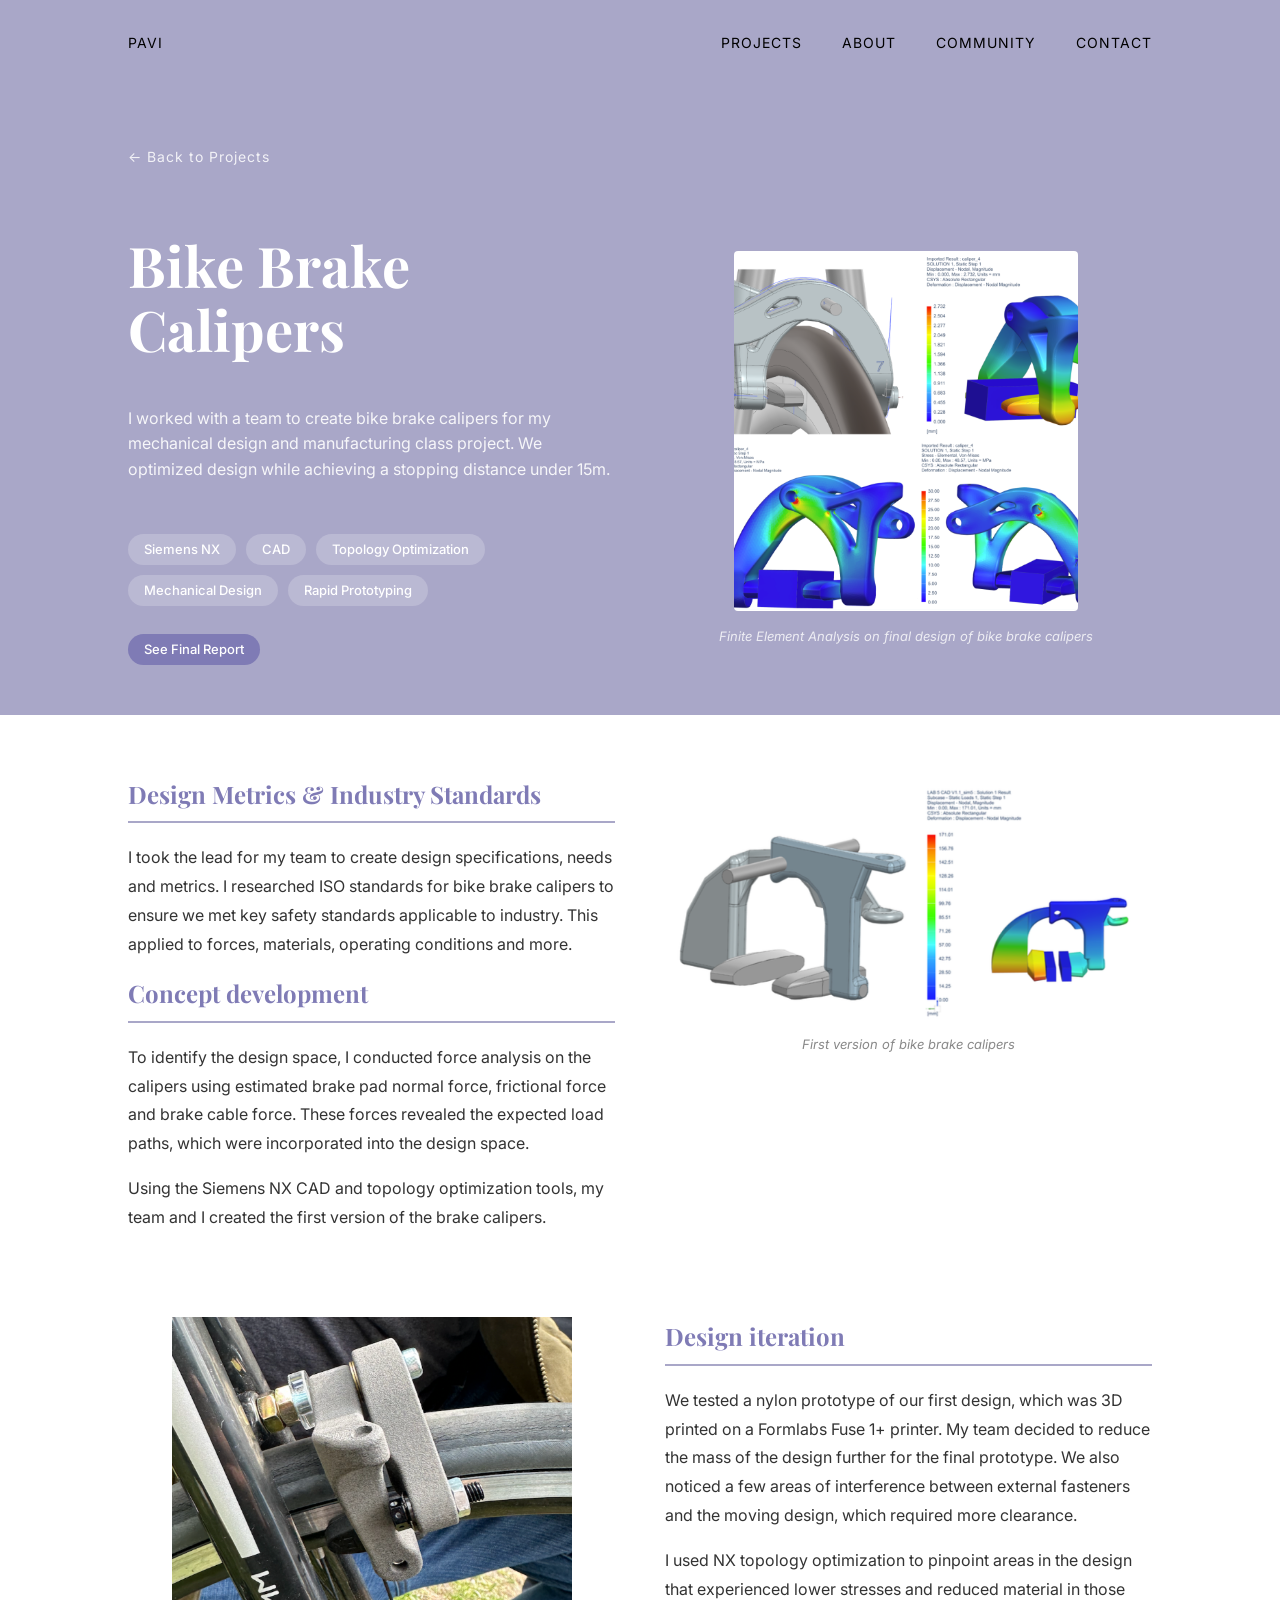
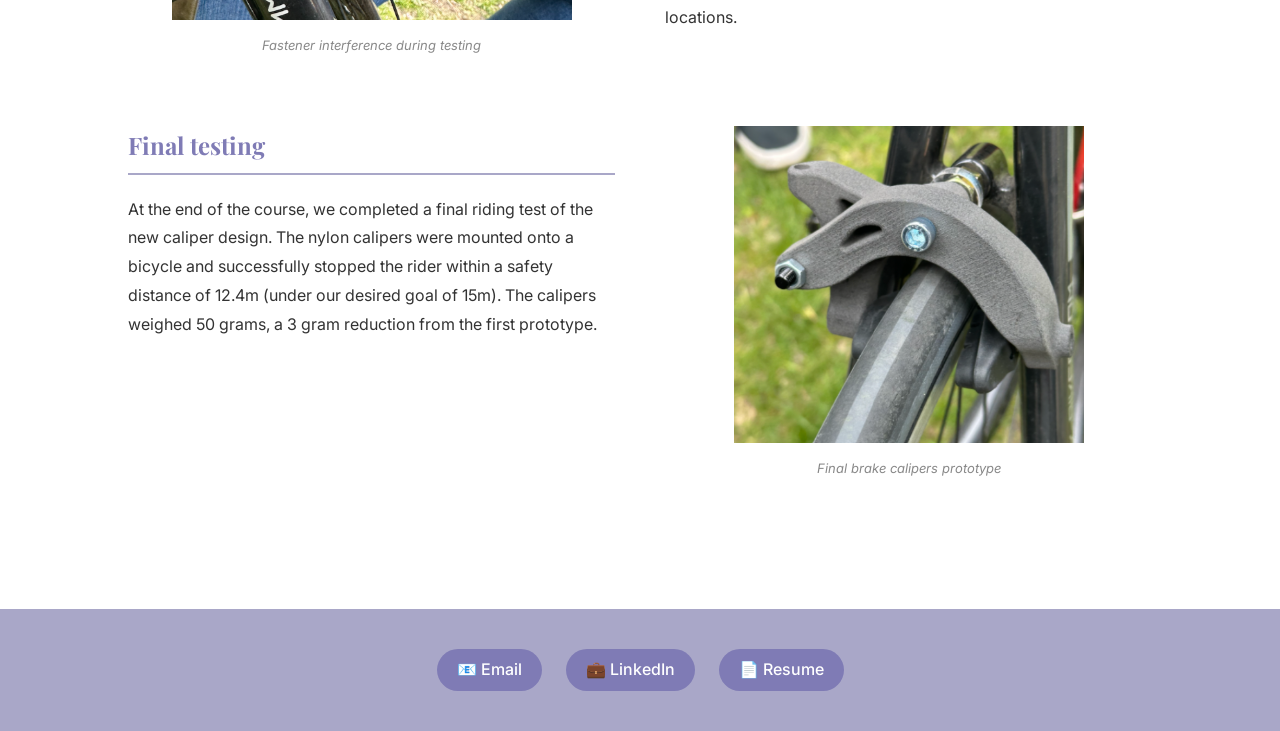
==== bike_brake_calipers.html @ b240b7ec "updates" ====
<!DOCTYPE html>
<html lang="en">
<head>
<meta charset="UTF-8">
<title>Bike Brake Calipers — Pavi</title>
<link rel="stylesheet" href="style.css">
<link href="https://fonts.googleapis.com/css2?family=Playfair+Display:wght@500;700&family=Inter:wght@300;400;600&display=swap" rel="stylesheet">
</head>
<body>

<!-- NAVBAR -->
<nav class="navbar">
  <a href="index.html" class="logo" style="text-decoration:none;color:black;">PAVI</a>
  <ul class="nav-links">
    <li><a href="index.html#projects">PROJECTS</a></li>
    <li><a href="index.html#about">ABOUT</a></li>
    <li><a href="community.html">COMMUNITY</a></li>
    <li><a href="index.html#contact">CONTACT</a></li>
  </ul>
</nav>

<!-- HERO -->
<div class="project-hero">
  <a href="index.html#projects" class="back-link">Back to Projects</a>
  <div class="project-hero-text">
    <h1>Bike Brake Calipers</h1>
    <p style="font-size:16px; opacity:0.9; max-width:560px;">I worked with a team to create bike brake calipers for my mechanical design and manufacturing class project. We optimized design while achieving a stopping distance under 15m.</p>
    <div class="skills-row">
      <span class="skill-pill">Siemens NX</span>
      <span class="skill-pill">CAD</span>
      <span class="skill-pill">Topology Optimization</span>
      <span class="skill-pill">Mechanical Design</span>
      <span class="skill-pill">Rapid Prototyping</span>
    </div>
    <a href="assets/bike claiper/final_report.pdf" download class="skill-pill" style="text-decoration:none; margin-top:8px; align-self:flex-start; background:var(--lavender-dark);">See Final Report</a>
    </div>
  <figure style = "text-align:center;">
    <img src="assets/bike claiper/calipers_cad.png" style="width:70%; height:360px; object-fit:cover; border-radius:4px;">
    <figcaption>Finite Element Analysis on final design of bike brake calipers</figcaption>
  </figure>
</div>

<!-- CONTENT -->
<div class="project-content">

  <!-- DESIGN NEEDS -->
  <div class="two-col">
    <div class="project-section" style="margin-bottom:0;">
      <h2>Design Metrics & Industry Standards</h2>
      <p>I took the lead for my team to create design specifications, needs and metrics. I researched ISO standards for bike brake calipers to ensure we met key safety standards applicable to industry. This applied to forces, materials, operating conditions and more.</p>

      <h2>Concept development</h2>
      <p>To identify the design space, I conducted force analysis on the calipers using estimated brake pad normal force, frictional force and brake cable force. These forces revealed the expected load paths, which were incorporated into the design space.</p>
      <p style="margin-top:16px;">Using the Siemens NX CAD and topology optimization tools, my team and I created the first version of the brake calipers.</p>
    </div>
    <figure>
      <img src="assets/bike claiper/bike brake v1.png" style="width:100%;">
      <figcaption>First version of bike brake calipers</figcaption>
    </figure>
  </div>

  <!-- CONCEPT DEVELOPMENT -->
  <div class="two-col reverse">
    <div class="project-section" style="margin-bottom:0;">
      
      <!-- DESIGN ITERATION -->
      <h2>Design iteration</h2>
      <p>We tested a nylon prototype of our first design, which was 3D printed on a Formlabs Fuse 1+ printer. My team decided to reduce the mass of the design further for the final prototype. We also noticed a few areas of interference between external fasteners and the moving design, which required more clearance.</p>
      <p style="margin-top:16px;">I used NX topology optimization to pinpoint areas in the design that experienced lower stresses and reduced material in those locations.</p>
    </div>
    <div>
      <figure style = "text-align:center;">
        <img src="assets/bike claiper/caliper_contact2 copy.png" style="width: 100%; max-width: 400px;">
        <figcaption>Fastener interference during testing</figcaption>
      </figure>
    </div>
  </div>


  <!-- FINAL TESTING -->
  <div class="two-col">
    <div class="project-section" style="margin-bottom:0;">
      <h2>Final testing</h2>
      <p>At the end of the course, we completed a final riding test of the new caliper design. The nylon calipers were mounted onto a bicycle and successfully stopped the rider within a safety distance of 12.4m (under our desired goal of 15m). The calipers weighed 50 grams, a 3 gram reduction from the first prototype. </p>
    </div>
    <figure style = "text-align:center;">
      <img src="assets/bike claiper/bike_calipers.png" style="width: 100%; max-width: 350px;">
      <figcaption>Final brake calipers prototype</figcaption>
    </figure>
  </div>

</div>

<!-- FOOTER -->
<footer id="contact">
  <a href="mailto:your@email.com">📧 Email</a>
  <a href="#">💼 LinkedIn</a>
  <a href="resume.pdf" download>📄 Resume</a>
</footer>

</body>
</html>
---- style.css ----
/* --------------------- LANDING PAGE --------------------- */
:root {
    --lavender: #a9a7c8;
    --lavender-dark: #7f7bb5;
    --text-dark: #1a1a1a;
  }
  
  * {
    box-sizing: border-box;
  }
  
  body {
    margin: 0;
    font-family: 'Inter', sans-serif;
    color: var(--text-dark);
    line-height: 1.6;
    background-color: white;
  }
  
  h1, h2 {
    font-family: 'Playfair Display', serif;
    margin: 0;
  }
  
  section {
    padding: 80px 10%;
    background-color: white;
  }
  
  /* NAVBAR */
  .navbar {
    background: var(--lavender);
    display: flex;
    justify-content: space-between;
    align-items: center;
    padding: 18px 10%;
    font-size: 14px;
    letter-spacing: 1px;
  }
  
  .nav-links {
    list-style: none;
    display: flex;
    gap: 40px;
  }
  
  .nav-links a {
    text-decoration: none;
    color: black;
  }
  
  /* HERO */
  .hero {
    position: relative;
    height: 90vh;
    overflow: hidden;
  }
  
  .hero img {
    width: 100%;
    height: 100%;
    object-fit: cover;
  }
  
  .hero-text {
    position: absolute;
    bottom: 22%;
    left: 10%;
    background: rgba(127, 123, 181, 0.9);
    padding: 30px 40px;
    color: white;
    max-width: 550px;
  }
  
  .hero-text h1 {
    font-size: 48px;
    margin-bottom: 10px;
  }
  
  .hero-text p {
    font-size: 18px;
    font-weight: 300;
  }
  
  /* PROJECTS */
.L2 {
  object-position: center 80%;
}

.project-item {
  position: relative;
  overflow: hidden;
  height: 280px;
}

.project-item img {
  width: 100%;
  height: 100%;
  object-fit: cover;
  transition: transform 0.3s ease;
  display: block;
}

.project-item img:hover {
  transform: scale(1.03);
}

.project-overlay {
  position: absolute;
  inset: 0;
  background: rgba(127, 123, 181, 0);
  color: white;
  display: flex;
  align-items: center;
  justify-content: center;
  text-align: center;
  padding: 16px;
  font-size: 14px;
  font-weight: 600;
  opacity: 0;
  transition: opacity 0.3s ease, background 0.3s ease;
}

.project-item:hover .project-overlay {
  opacity: 1;
  background: rgba(127, 123, 181, 0.75);
}

.project-item:hover img {
  transform: scale(1.03);
}

.projects h2 {
  margin-bottom: 40px;
  font-size: 32px;
}

.project-grid {
  display: grid;
  grid-template-columns: repeat(3, 1fr);
  gap: 5px;
}
  
  /* ABOUT */
  .about {
    background: var(--lavender);
    color: white;
  }
  
  .about-container {
    display: flex;
    align-items: center;
    gap: 60px;
  }
  
  .about-img {
    width: 350px;
  }
  
  .about-text h2 {
    font-size: 34px;
    margin-bottom: 20px;
    color: black;
  }
  
  .about-text p {
    margin-bottom: 18px;
    max-width: 750px;
    color: black;
  }
  
  /* COMMUNITY */
  .Dearborn {
    object-position: center 30%;
  }

  .community {
    background-color: white;
  }

  .community h2 {
    margin-bottom: 40px;
    font-size: 32px;
  }
  
  .community-grid {
    display: flex;
    gap: 5px;
  }
  
  .community-grid .project-item {
    width: 350px;
    height: 230px;
    flex-shrink: 0;
  }
  
  /* FOOTER */
  footer {
    background: var(--lavender);
    padding: 40px;
    text-align: center;
  }
  
  footer a {
    margin: 0 10px;
    text-decoration: none;
    color: white;
    font-weight: 500;
    background-color: var(--lavender-dark);
    padding: 8px 20px;
    border-radius: 999px;
    display: inline-block;
  }
  
  footer a:hover {
    background-color: #6a669a;
  }
  
  /* RESPONSIVE */
  @media (max-width: 900px) {
  
    .project-grid {
      grid-template-columns: repeat(2, 1fr);
    }
  
    .about-container {
      flex-direction: column;
      text-align: center;
    }
  
    .hero-text {
      left: 5%;
      right: 5%;
    }
  }



  /* --------------------- QUADROTOR PAGE --------------------- */

  .project-hero {
    background: var(--lavender);
    padding: 60px 10% 50px;
    color: white;
    display: grid;
    grid-template-columns: 1fr 1fr;
    grid-template-rows: auto;
    gap: 40px;
    align-items: center;
  }
  .project-hero-text {
    display: flex;
    flex-direction: column;
    gap: 20px;
  }
  .project-hero figcaption {
    color: white;
    opacity: 0.8;
    font-size: 13px;
    margin-top: 8px;
    text-align: center;
  }
  .back-link {
    grid-column: 1 / -1;
  }
  .back-link:hover { opacity: 1; }
  .back-link::before { content: '← '; }

  .project-hero h1 {
    font-size: 48px;
    max-width: 600px;
    line-height: 1.2;
    margin-bottom: 20px;
  }

  .blurb {
    background: rgba(255,255,255,0.2);
    color: white;
    padding: 5px 16px;
    border-radius: 999px;
    font-size: 13px;
    font-weight: 500;
  }

  .skills-row {
    display: flex;
    gap: 10px;
    flex-wrap: wrap;
    margin-top: 16px;
  }
  .skill-pill {
    background: rgba(255,255,255,0.2);
    color: white;
    padding: 5px 16px;
    border-radius: 999px;
    font-size: 13px;
    font-weight: 500;
  }

  /* CONTENT */
  .project-content {
    max-width: 1300px;
    margin: 0 auto;
    padding: 60px 10%;
  }
  .project-intro {
    display: grid;
    grid-template-columns: 1fr 1fr;
    gap: 60px;
    align-items: start;
    margin-bottom: 70px;
  }
  .project-intro p {
    font-size: 16px;
    line-height: 1.8;
    color: #333;
    margin: 0;
  }
  .video-placeholder {
    background: #f0f0f0;
    border: 1px solid #ddd;
    height: 240px;
    display: flex;
    align-items: center;
    justify-content: center;
    color: #999;
    font-size: 13px;
    letter-spacing: 1px;
  }

  /* SECTIONS */
  .project-section {
    margin-bottom: 70px;
  }
  .project-section h2 {
    font-family: 'Playfair Display', serif;
    font-size: 24px;
    color: var(--lavender-dark);
    margin-bottom: 20px;
    padding-bottom: 8px;
    border-bottom: 2px solid var(--lavender);
  }
  .project-section p {
    font-size: 16px;
    line-height: 1.8;
    color: #333;
    max-width: 680px;
  }

  /* TWO COL */
  .two-col {
    display: grid;
    grid-template-columns: 1fr 1fr;
    gap: 50px;
    align-items: start;
    margin-bottom: 70px;
  }
  .two-col.reverse { direction: rtl; }
  .two-col.reverse > * { direction: ltr; }

  /* FIGURES */
  figure {
    margin: 0;
  }
  figure img {
    width: 100%;
    object-fit: cover;
  }
  figcaption {
    font-size: 13px;
    color: #888;
    margin-top: 8px;
    text-align: center;
    font-style: italic;
  }
  .chart-placeholder {
    background: #f7f7f7;
    border: 1px solid #e0e0e0;
    height: 260px;
    display: flex;
    align-items: center;
    justify-content: center;
    color: #bbb;
    font-size: 13px;
    letter-spacing: 1px;
  }

  /* BOTTOM MEDIA ROW */
  .media-row {
    display: grid;
    grid-template-columns: 1fr 1fr;
    gap: 30px;
    margin-bottom: 40px;
  }

  @media (max-width: 800px) {
    .project-intro, .two-col, .media-row { grid-template-columns: 1fr; }
    .project-hero h1 { font-size: 32px; }
    .two-col.reverse { direction: ltr; }
  }



  /* ---------------------  COMMUNITY PAGE --------------------- */
  .page-content {
    padding: 60px 10%;
  }

  .project-hero {
    background: var(--lavender);
    padding: 60px 10% 50px;
    color: white;
  }
  .back-link {
    display: inline-block;
    margin-bottom: 24px;
    text-decoration: none;
    color: white;
    font-size: 14px;
    letter-spacing: 1px;
    opacity: 0.85;
    transition: opacity 0.2s;
  }
  .back-link:hover { opacity: 1; }
  .back-link::before { content: '← '; }
  .project-hero h1 {
    font-family: 'Playfair Display', serif;
    font-size: 56px;
    font-weight: 700;
    color: white;
    margin: 0 0 8px;
    line-height: 1.15;
  }

  /* COMMUNITY SECTION */
  .community-section {
    display: grid;
    grid-template-columns: 1fr 1fr 1fr;
    gap: 40px;
    align-items: start;
    margin-bottom: 70px;
  }

  .community-section-text h2 {
    font-family: 'Playfair Display', serif;
    font-size: 22px;
    color: var(--lavender-dark);
    margin-bottom: 20px;
    font-weight: 500;
  }

  .community-section-text p {
    font-size: 15px;
    line-height: 1.8;
    color: #333;
    margin: 0;
  }

  .community-section-images {
    display: flex;
    flex-direction: column;
    gap: 16px;
  }

  .community-section-images img {
    width: 100%;
    object-fit: cover;
    display: block;
  }

  .community-section-images img.tall {
    height: 260px;
  }

  .community-section-images img.short {
    height: 120px;
    object-fit: contain;
    background: #f9f9f9;
  }

  .img-single {
    height: 260px;
    width: 100%;
    object-fit: cover;
    display: block;
  }

  hr.section-divider {
    border: none;
    border-top: 1px solid #e8e8e8;
    margin-bottom: 70px;
  }

  @media (max-width: 900px) {
    .community-section {
      grid-template-columns: 1fr;
    }
  }
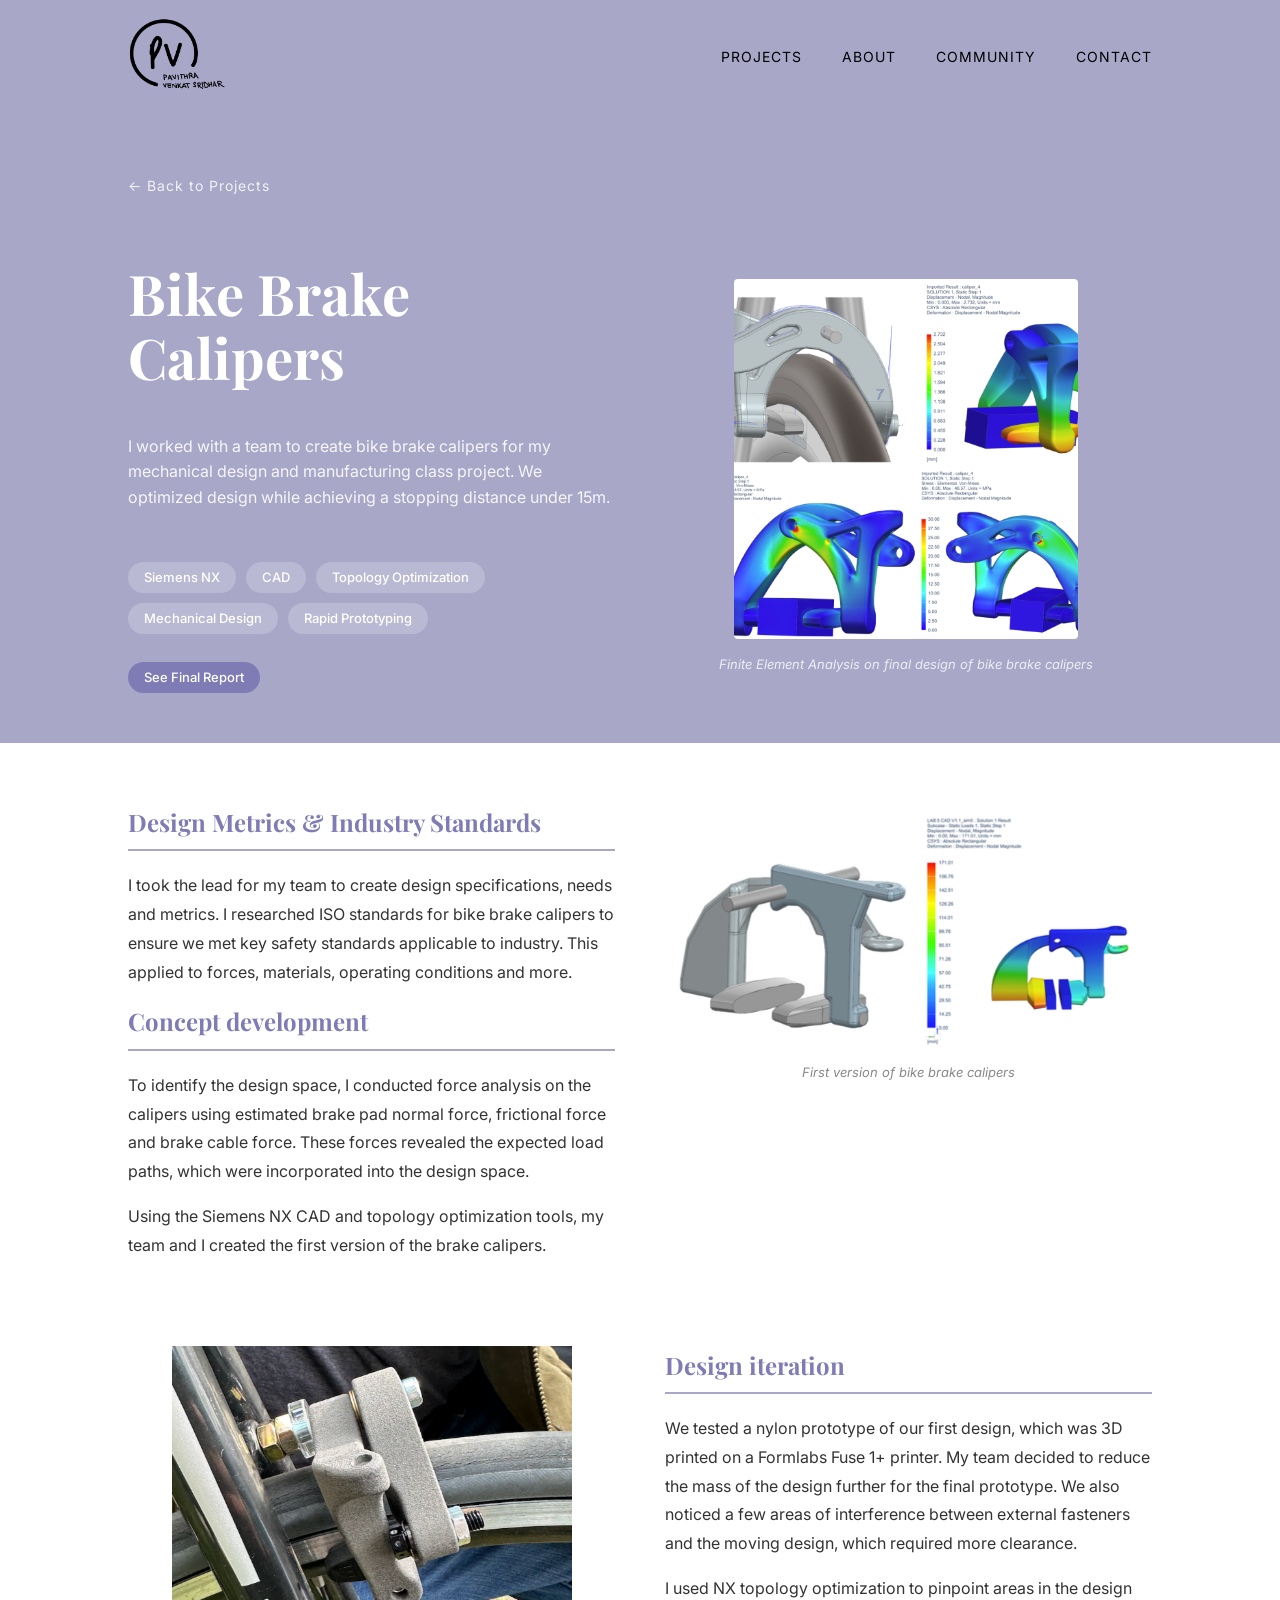
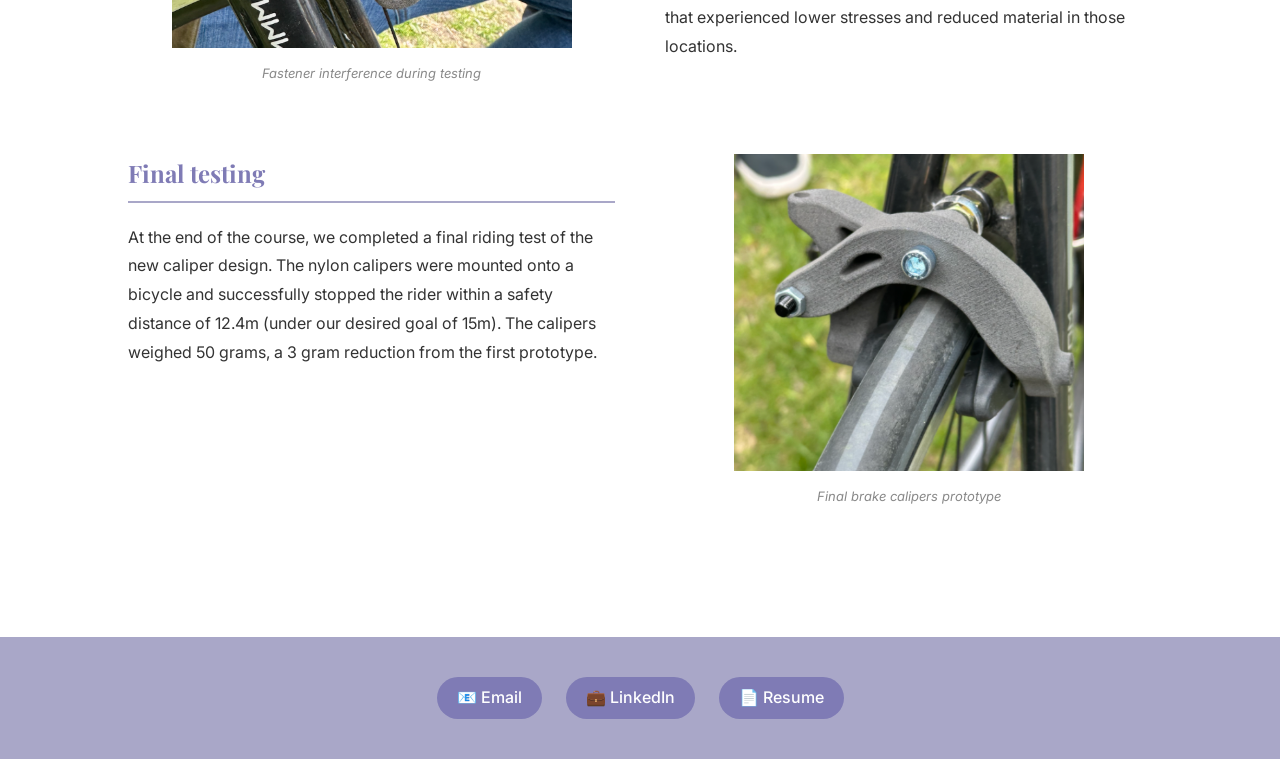
==== commit acb87970: "logo added" ====
--- a/bike_brake_calipers.html
+++ b/bike_brake_calipers.html
@@ -10,7 +10,7 @@
 
 <!-- NAVBAR -->
 <nav class="navbar">
-  <a href="index.html" class="logo" style="text-decoration:none;color:black;">PAVI</a>
+  <a href="index.html"><img src="assets/logo.png" class="logo" width="100"></a>
   <ul class="nav-links">
     <li><a href="index.html#projects">PROJECTS</a></li>
     <li><a href="index.html#about">ABOUT</a></li>
